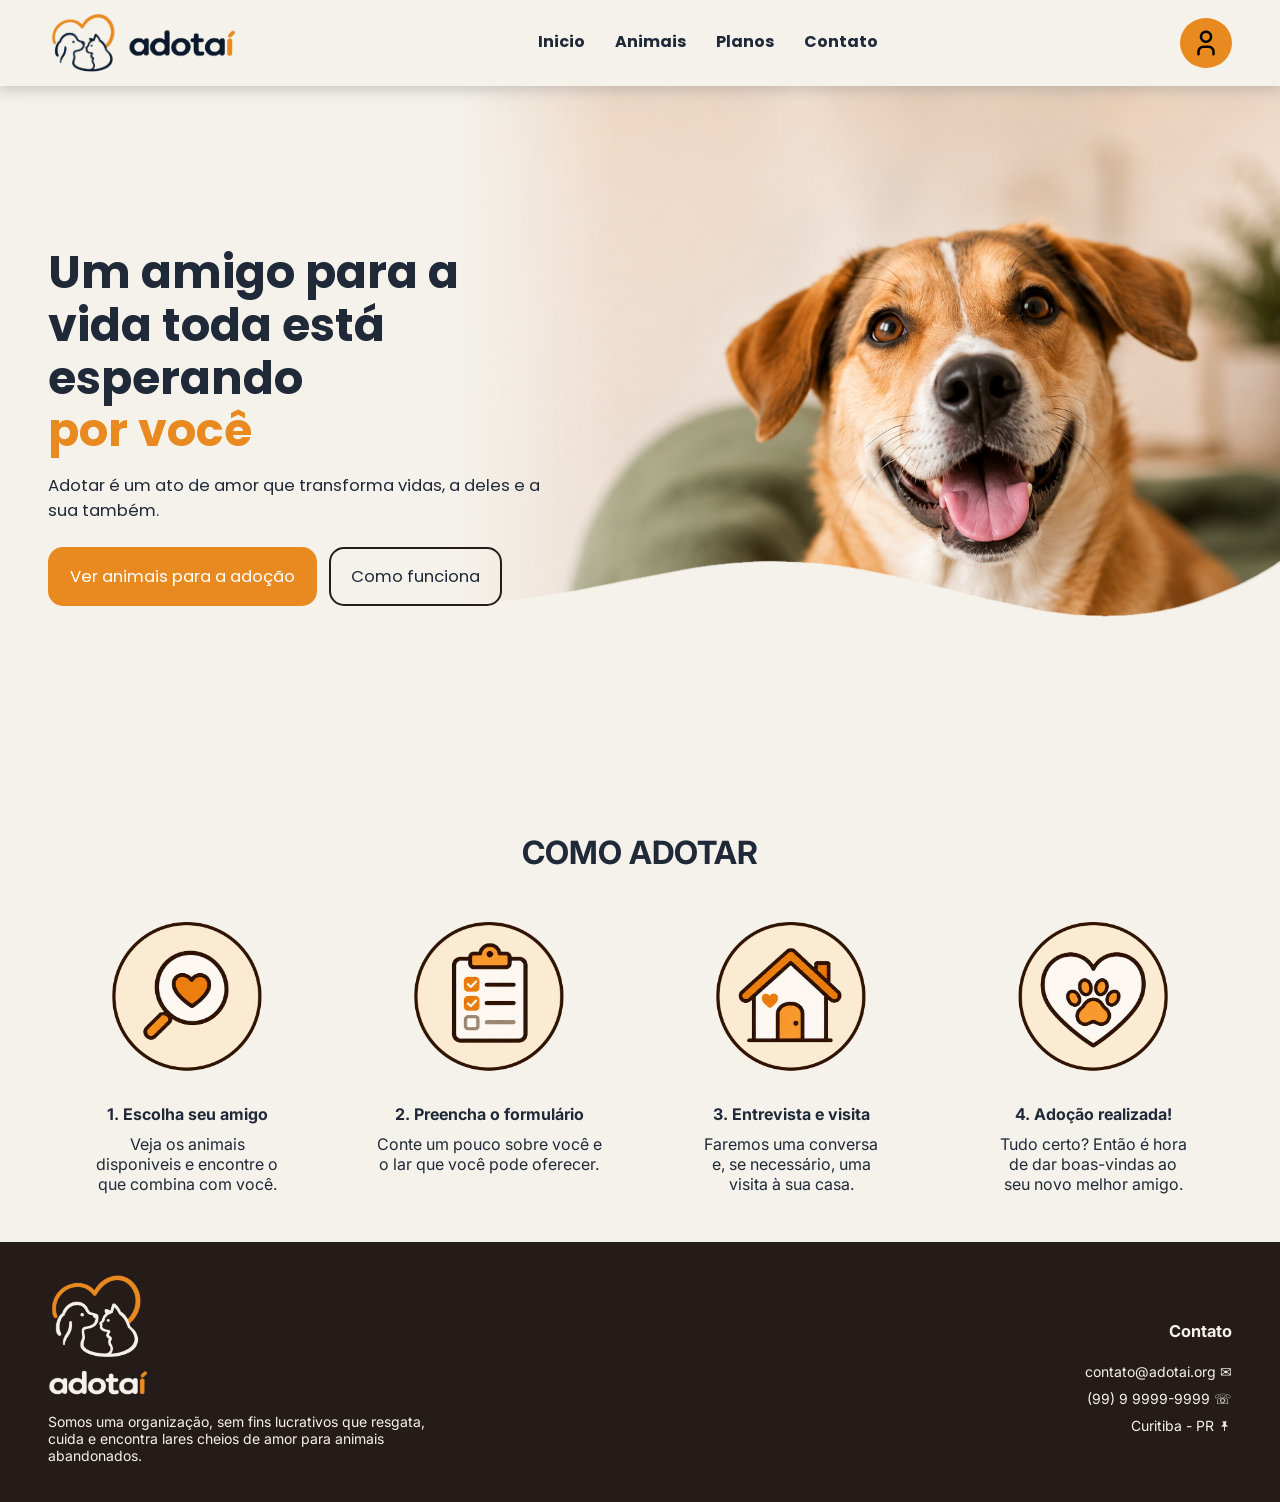
==== index.html @ be5607fb "Adjusting the position of Index.html" ====
<!DOCTYPE html>
<html lang="pt-BR">
<head>
    <meta charset="UTF-8">
    <meta name="viewport" content="width=device-width, initial-scale=1.0">
    <title>Adotaí | Um amigo para a vida toda</title>
    <link rel="stylesheet" href="./styles/index_style.css">
</head>
<body>
    <header>
        <a class="brand" href="./index.html">
            <img class="brand-icon" src="./images/logo_img.png" alt="Dog Logo">
            <img class="brand-text" src="./images/logo_text.png" alt="Dog Logo Text">
        </a>

        <!-- Botão hambúrguer (só aparece no celular/tablet) -->
        <input type="checkbox" id="menu-toggle" aria-label="Abrir menu">
        <label for="menu-toggle" class="menu-btn" aria-hidden="true">
            <span></span><span></span><span></span>
        </label>

        <nav>
            <a href="./index.html">Inicio</a>
            <a href="./pages/catalogo.html">Animais</a>
            <a href="#">Planos</a>
            <a href="#footer-contato">Contato</a>
        </nav>

        <a id="adoption-header" href="./pages/login.html">
            <img style="height: 30px;" 
            src="./images/user_icon.png">
        </a>
    </header>

    <main>
        <section id="hero">
            <img id="dog-hero" src="./images/cachorro_hero.png" alt="Cachorro sorrindo">
            <img id="banner-transparency" src="./images/banner_trasnparency.png" alt="">

            <div id="hero-card">
                <h1>
                    Um amigo para a vida toda está esperando
                    <span class="destaque">por você</span>
                </h1>
                <p>
                    Adotar é um ato de amor que transforma
                    vidas, a deles e a sua também.
                </p>
                <div class="hero-buttons">
                    <a class="btn btn-primary" href="./pages/catalogo.html">Ver animais para a adoção</a>
                    <a class="btn btn-outline" href="#como-adotar">Como funciona</a>
                </div>
            </div>
        </section>

        <section id="como-adotar">
            <h1>COMO ADOTAR</h1>
            <div id="como-adotar-cards">
                <div class="step_card">
                    <img src="./images/lupa_img.png" alt="">
                    <span>1. Escolha seu amigo</span>
                    <p>Veja os animais disponiveis e encontre o que combina com você.</p>
                </div>
                <div class="step_card">
                    <img src="./images/clipboard_img.png" alt="">
                    <span>2. Preencha o formulário</span>
                    <p>Conte um pouco sobre você e o lar que você pode oferecer.</p>
                </div>
                <div class="step_card">
                    <img src="./images/house_img.png" alt="">
                    <span>3. Entrevista e visita</span>
                    <p>Faremos uma conversa e, se necessário, uma visita à sua casa.</p>
                </div>
                <div class="step_card">
                    <img src="./images/heart_img.png" alt="">
                    <span>4. Adoção realizada!</span>
                    <p>Tudo certo? Então é hora de dar boas-vindas ao seu novo melhor amigo.</p>
                </div>
            </div>
        </section>
    </main>

    <footer>
        <div id="footer-logo">
            <div class="footer-brand">
                <img src="./images/logo_img_footer2.png" alt="">
                <img src="./images/logo_text_footer.png" alt="Adotaí">
            </div>
            <p>
                Somos uma organização, sem fins lucrativos
                que resgata, cuida e encontra lares cheios
                de amor para animais abandonados.
            </p>
        </div>
        <div id="footer-contato">
            <h3>Contato</h3>
            <p>contato@adotai.org ✉</p>
            <p>(99) 9 9999-9999 ☏</p>
            <p>Curitiba - PR 🖈</p>
        </div>
    </footer>
</body>
</html>
---- styles/index_style.css ----
@import url('https://fonts.googleapis.com/css2?family=Inter:wght@400;600;800&family=Poppins:wght@400;600;700&display=swap');

/* =========================================
   PALETA (Color Scheme) + VARIÁVEIS
   ========================================= */
:root {
    --laranja:  #e88a20;
    --creme:    #f5f2eb;
    --escuro:   #251c19;
    --pessego:  #fcebd3;
    --marrom:   #6d4c3d;
    --texto:    #1f2937;

    --pad-x: clamp(16px, 4vw, 48px);   /* margem lateral que cresce com a tela */
}

html {
    scroll-behavior: smooth;
}

/* =========================================
   BASE
   ========================================= */
*, *::before, *::after {
    box-sizing: border-box;
}

img {
    max-width: 100%;
    height: auto;
}

body {
    font-family: "Poppins", sans-serif;
    color: var(--texto);
    background-color: var(--creme);
    margin: 0;
    overflow-x: hidden;
}

/* =========================================
   HEADER
   ========================================= */
header {
    position: relative;
    z-index: 10;
    font-weight: bold;

    display: flex;
    justify-content: space-between;
    align-items: center;
    gap: 16px;
    padding: 8px var(--pad-x);

    box-shadow: 0 1px 15px 2px rgba(148, 148, 148, 0.52);
    background-color: var(--creme);
}

.brand {
    display: flex;
    align-items: center;
    gap: 10px;
}

.brand-icon { width: 70px; }
.brand-text { height: 36px; width: auto; }

header nav {
    display: flex;
    gap: 30px;
}

header nav a {
    border-bottom: 2px solid transparent;
    padding-bottom: 2px;
    color: var(--texto);
    text-decoration: none;
}

header nav a:hover {
    border-bottom-color: var(--laranja);
}

#adoption-header {
    color: var(--creme);
    background-color: var(--laranja);
    border-radius: 100%;
    padding: 10px 11px 3px 11px;
    text-decoration: none;
    white-space: nowrap;
}

/* Hambúrguer escondido no desktop */
#menu-toggle { display: none; }
.menu-btn    { display: none; }

/* =========================================
   HERO
   Desktop: foto à direita, texto por cima.
   Todos os filhos ocupam a mesma "célula" do grid.
   ========================================= */
#hero {
    display: grid;
    position: relative;
    overflow: hidden;
    min-height: clamp(420px, 42vw, 760px);
}

#hero > * {
    grid-area: 1 / 1;
}

#dog-hero {
    justify-self: end;
    align-self: start;
    width: 80%;
    height: 100%;
    object-fit: cover;
    object-position: center top;
    z-index: 0;

    -webkit-mask-image: linear-gradient(to right, transparent 0%, transparent 20%, black 35%, black 100%);
            mask-image: linear-gradient(to right, transparent 0%, transparent 20%, black 35%, black 100%);
}

#banner-transparency {
    width: 100%;
    height: 100%;
    max-width: none;
    object-fit: cover;
    object-position: top;
    z-index: 1;
    pointer-events: none;
}

#hero-card {
    position: relative;
    z-index: 2;
    align-self: center;

    max-width: min(620px, 55%);
    padding: 40px var(--pad-x) 80px;
    font-size: clamp(1rem, 1.3vw, 1.3rem);
}

#hero-card h1 {
    margin: 0;
    font-size: clamp(1.9rem, 3.6vw, 3.2rem);
    line-height: 1.15;
}

#hero-card h1 .destaque {
    display: block;
    color: var(--laranja);
}

#hero-card p {
    margin: 16px 0 24px;
}

.hero-buttons {
    display: flex;
    flex-wrap: wrap;
    gap: 12px;
}

.btn {
    display: inline-block;
    padding: 15px 20px;
    border-radius: 15px;
    border: 2px solid var(--escuro);
    text-decoration: none;
    font-size: 100%;
    cursor: pointer;
    color: var(--texto);
}

.btn-primary {
    background-color: var(--laranja);
    border-color: var(--laranja);
    color: #fff;
}

/* =========================================
   COMO ADOTAR
   ========================================= */
   
#como-adotar {
    padding: 0 var(--pad-x);
    margin-top: 0;
    text-align: center;
}

#como-adotar h1 {
    font-family: 'Inter', sans-serif;
    margin-bottom: 24px;
    font-size: clamp(1.5rem, 3vw, 2rem);
}

#como-adotar-cards {
    display: grid;
    grid-template-columns: repeat(auto-fit, minmax(220px, 1fr));
    gap: 32px 24px;
    max-width: 1200px;
    margin: 0 auto;
}

.step_card {
    display: flex;
    flex-direction: column;
    align-items: center;
}

.step_card img {
    width: min(200px, 100%);
    height: 200px;
    object-fit: contain;
}

.step_card span {
    font-family: 'Inter', sans-serif;
    font-weight: bold;
    margin: 8px 0 10px;
}

.step_card p {
    font-family: 'Inter', sans-serif;
    margin: 0;
    max-width: 24ch;
    text-wrap: balance;
}

/* =========================================
   ANIMAIS DISPONIVEIS
   ========================================= */
#animais-disponiveis {
    display: flex;
    flex-direction: column;
    align-items: center;
    padding: 0 var(--pad-x);
    margin-top: 32px;
}

#animais-disponiveis h1 {
    text-align: center;
    font-size: clamp(1.5rem, 3vw, 2rem);
}

.radio-button-group {
    display: flex;
    flex-wrap: wrap;
    justify-content: center;
    gap: 10px;
    font-family: sans-serif;
}

.custom-radio { cursor: pointer; }
.custom-radio input { display: none; }

.custom-radio span {
    display: inline-block;
    padding: 10px 20px;
    border-radius: 20px;
    background-color: var(--pessego);
    font-weight: 600;
    transition: all 0.2s ease-in-out;
}

.custom-radio:hover span {
    color: #ffffffe5;
    background-color: #e88b20d0;
}

.custom-radio input:checked + span {
    background-color: var(--laranja);
    color: #fff;
}

#animal-card-list {
    display: grid;
    grid-template-columns: repeat(auto-fill, minmax(260px, 1fr));
    gap: 32px;
    width: 100%;
    max-width: 1200px;
    margin-top: 40px;
}

.animal-card {
    display: flex;
    flex-direction: column;
    overflow: hidden;
    padding-bottom: 16px;
    background-color: #fff;
    font-family: 'Inter', sans-serif;
    border-radius: 16px;
    box-shadow: 0 3px 10px 1px #909191c4;
}

.animal-card img {
    width: 100%;
    height: 200px;
    object-fit: cover;
}

.animal-title {
    display: flex;
    align-items: center;
    gap: 10px;
    padding: 12px 16px 0;
}

.animal-title h2 {
    margin: 0;
    padding-bottom: 3px;
}

.animal-sex {
    font-size: 11px;
    font-weight: bold;
    border-radius: 20px;
    padding: 5px 8px;
    background-color: lightblue;
}

.animal-card p {
    margin: 10px 16px 0;
}

/* =========================================
   FOOTER
   ========================================= */
footer {
    display: flex;
    flex-wrap: wrap;
    justify-content: space-between;
    align-items: center;
    gap: 24px;
    margin-top: 48px;
    padding: 24px var(--pad-x);

    color: var(--creme);
    background-color: var(--escuro);
    font-size: 14px;
    font-family: 'Inter', sans-serif;
}

#footer-logo {
    display: flex;
    flex-direction: column;
    max-width: 380px;
}

.footer-brand {
    display: flex;
    flex-direction: column;
    width: 100px;
}

.footer-brand img { width: 100px; }

#footer-contato {
    display: flex;
    flex-direction: column;
    align-items: flex-end;
    text-align: right;
}

#footer-contato p { margin-block: 5px; }

/* =========================================
   TABLET E CELULAR  (até 900px)
   Menu vira hambúrguer
   ========================================= */
@media (max-width: 900px) {
    header { flex-wrap: wrap; }

    .menu-btn {
        display: flex;
        flex-direction: column;
        justify-content: center;
        gap: 5px;
        width: 44px;
        height: 44px;
        padding: 10px;
        cursor: pointer;
    }

    .menu-btn span {
        display: block;
        height: 3px;
        border-radius: 2px;
        background: var(--escuro);
        transition: transform 0.2s, opacity 0.2s;
    }

    /* menu e botão "Quero Adotar" ficam escondidos até clicar */
    header nav,
    #adoption-header {
        display: none;
        width: 100%;
    }

    header nav {
        flex-direction: column;
        gap: 0;
        order: 3;
    }

    header nav a {
        padding: 14px 4px;
        border-bottom: 1px solid var(--pessego);
    }

    #adoption-header {
        order: 4;
        text-align: center;
        margin: 8px 0 12px;
        border-radius: 30px;
    }

    #menu-toggle:checked ~ nav { display: flex; }
    #menu-toggle:checked ~ #adoption-header { display: block; }

    /* hambúrguer vira "X" */
    #menu-toggle:checked ~ .menu-btn span:nth-child(1) { transform: translateY(8px) rotate(45deg); }
    #menu-toggle:checked ~ .menu-btn span:nth-child(2) { opacity: 0; }
    #menu-toggle:checked ~ .menu-btn span:nth-child(3) { transform: translateY(-8px) rotate(-45deg); }

    #hero-card { max-width: 50%; }

    /* passos em 2x2 (evita 3 + 1 sozinho) */
    #como-adotar-cards { grid-template-columns: repeat(2, 1fr); }
}

/* =========================================
   CELULAR  (até 640px)
   Hero empilha: foto em cima, texto embaixo
   ========================================= */
@media (max-width: 640px) {
    #hero {
        display: block;
        min-height: 0;
    }

    #banner-transparency { display: none; }

    #dog-hero {
        display: block;
        width: 100%;
        height: auto;
        aspect-ratio: 4 / 3;
        object-position: 70% center;

        /* degradê vertical: a foto some suavemente no fundo creme */
        -webkit-mask-image: linear-gradient(to bottom, black 60%, transparent 100%);
                mask-image: linear-gradient(to bottom, black 60%, transparent 100%);
    }

    #hero-card {
        max-width: none;
        margin-top: -40px;
        padding: 0 var(--pad-x) 16px;
        text-align: center;
        font-size: 1rem;
    }

    .hero-buttons {
        flex-direction: column;
    }

    .btn { text-align: center; }

    .brand-icon { width: 56px; }
    .brand-text { height: 28px; }

    /* passos em 2 colunas, ícones menores */
    #como-adotar-cards {
        grid-template-columns: repeat(2, 1fr);
        gap: 24px 12px;
    }
    .step_card img { width: min(120px, 100%); height: 120px; }
    .step_card span { font-size: 0.9rem; }
    .step_card p { font-size: 0.85rem; }

    footer {
        flex-direction: column;
        align-items: center;
        text-align: center;
    }

    #footer-logo { align-items: center; }

    #footer-contato {
        align-items: center;
        text-align: center;
    }
}
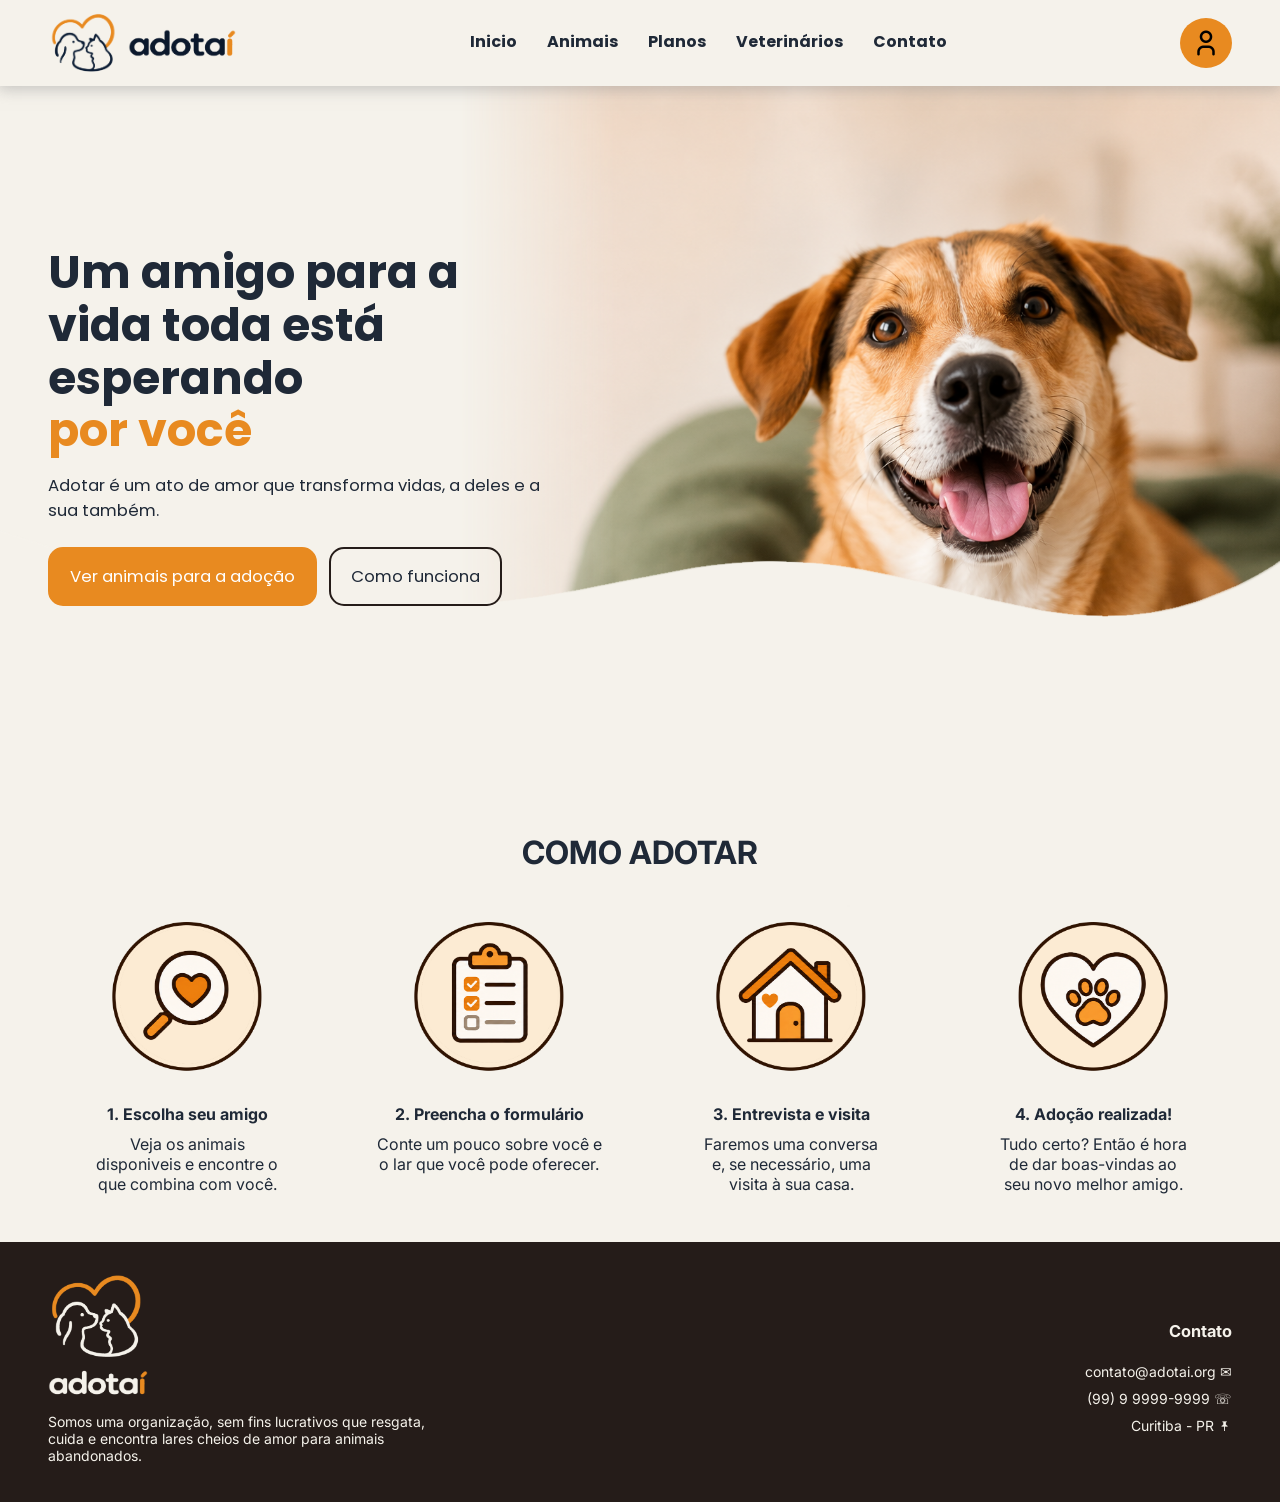
==== commit 0e1f4c83: "Catalogo de Animais e Lista de Interesse Implementada" ====
--- a/index.html
+++ b/index.html
@@ -5,6 +5,7 @@
     <meta name="viewport" content="width=device-width, initial-scale=1.0">
     <title>Adotaí | Um amigo para a vida toda</title>
     <link rel="stylesheet" href="./styles/index_style.css">
+    <script src="./scripts/header_auth.js" defer></script>
 </head>
 <body>
     <header>
@@ -23,6 +24,7 @@
             <a href="./index.html">Inicio</a>
             <a href="./pages/catalogo.html">Animais</a>
             <a href="#">Planos</a>
+            <a href="#">Veterinários</a>
             <a href="#footer-contato">Contato</a>
         </nav>
 
@@ -47,7 +49,7 @@
                     vidas, a deles e a sua também.
                 </p>
                 <div class="hero-buttons">
-                    <a class="btn btn-primary" href="./pages/catalogo.html">Ver animais para a adoção</a>
+                    <a class="btn btn-primary" href="catalogo.html">Ver animais para a adoção</a>
                     <a class="btn btn-outline" href="#como-adotar">Como funciona</a>
                 </div>
             </div>
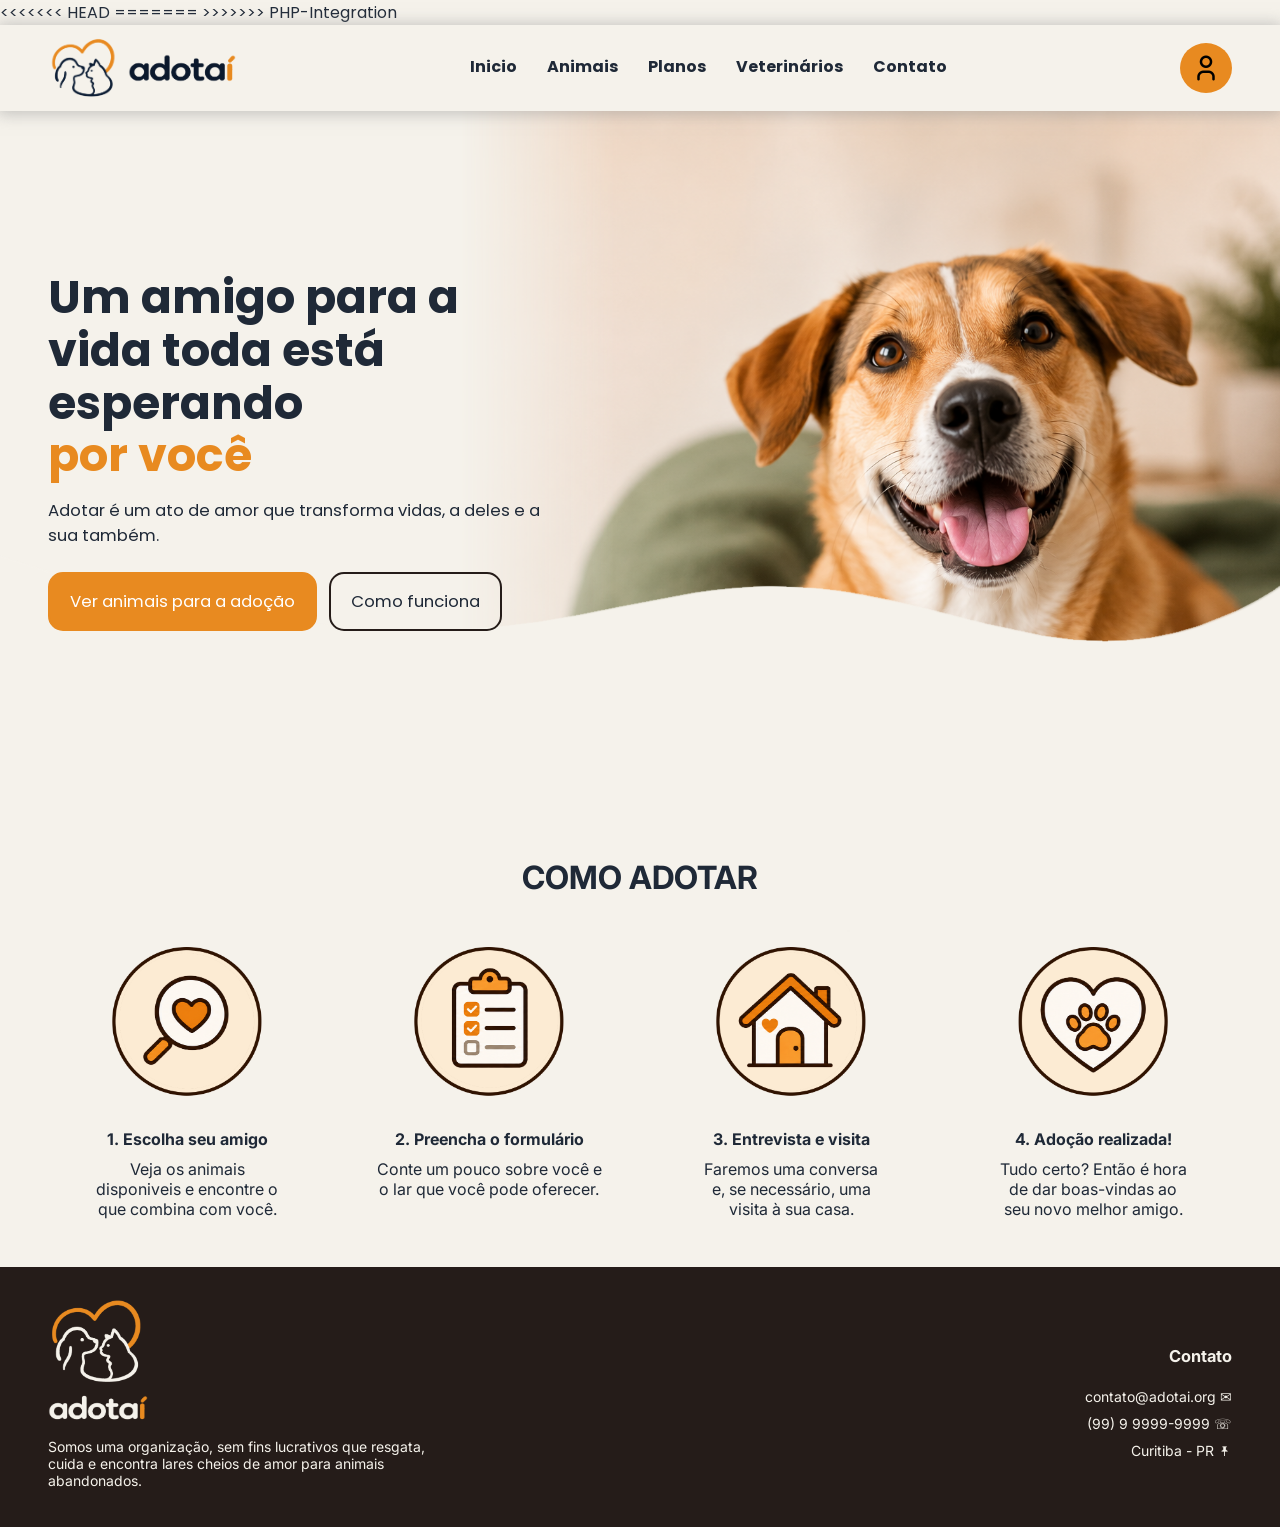
==== commit d81c672e: "merge main to PHP-Integration" ====
--- a/index.html
+++ b/index.html
@@ -5,7 +5,10 @@
     <meta name="viewport" content="width=device-width, initial-scale=1.0">
     <title>Adotaí | Um amigo para a vida toda</title>
     <link rel="stylesheet" href="./styles/index_style.css">
+<<<<<<< HEAD
+=======
     <script src="./scripts/header_auth.js" defer></script>
+>>>>>>> PHP-Integration
 </head>
 <body>
     <header>
@@ -49,7 +52,7 @@
                     vidas, a deles e a sua também.
                 </p>
                 <div class="hero-buttons">
-                    <a class="btn btn-primary" href="catalogo.html">Ver animais para a adoção</a>
+                    <a class="btn btn-primary" href="./pages/catalogo.html">Ver animais para a adoção</a>
                     <a class="btn btn-outline" href="#como-adotar">Como funciona</a>
                 </div>
             </div>
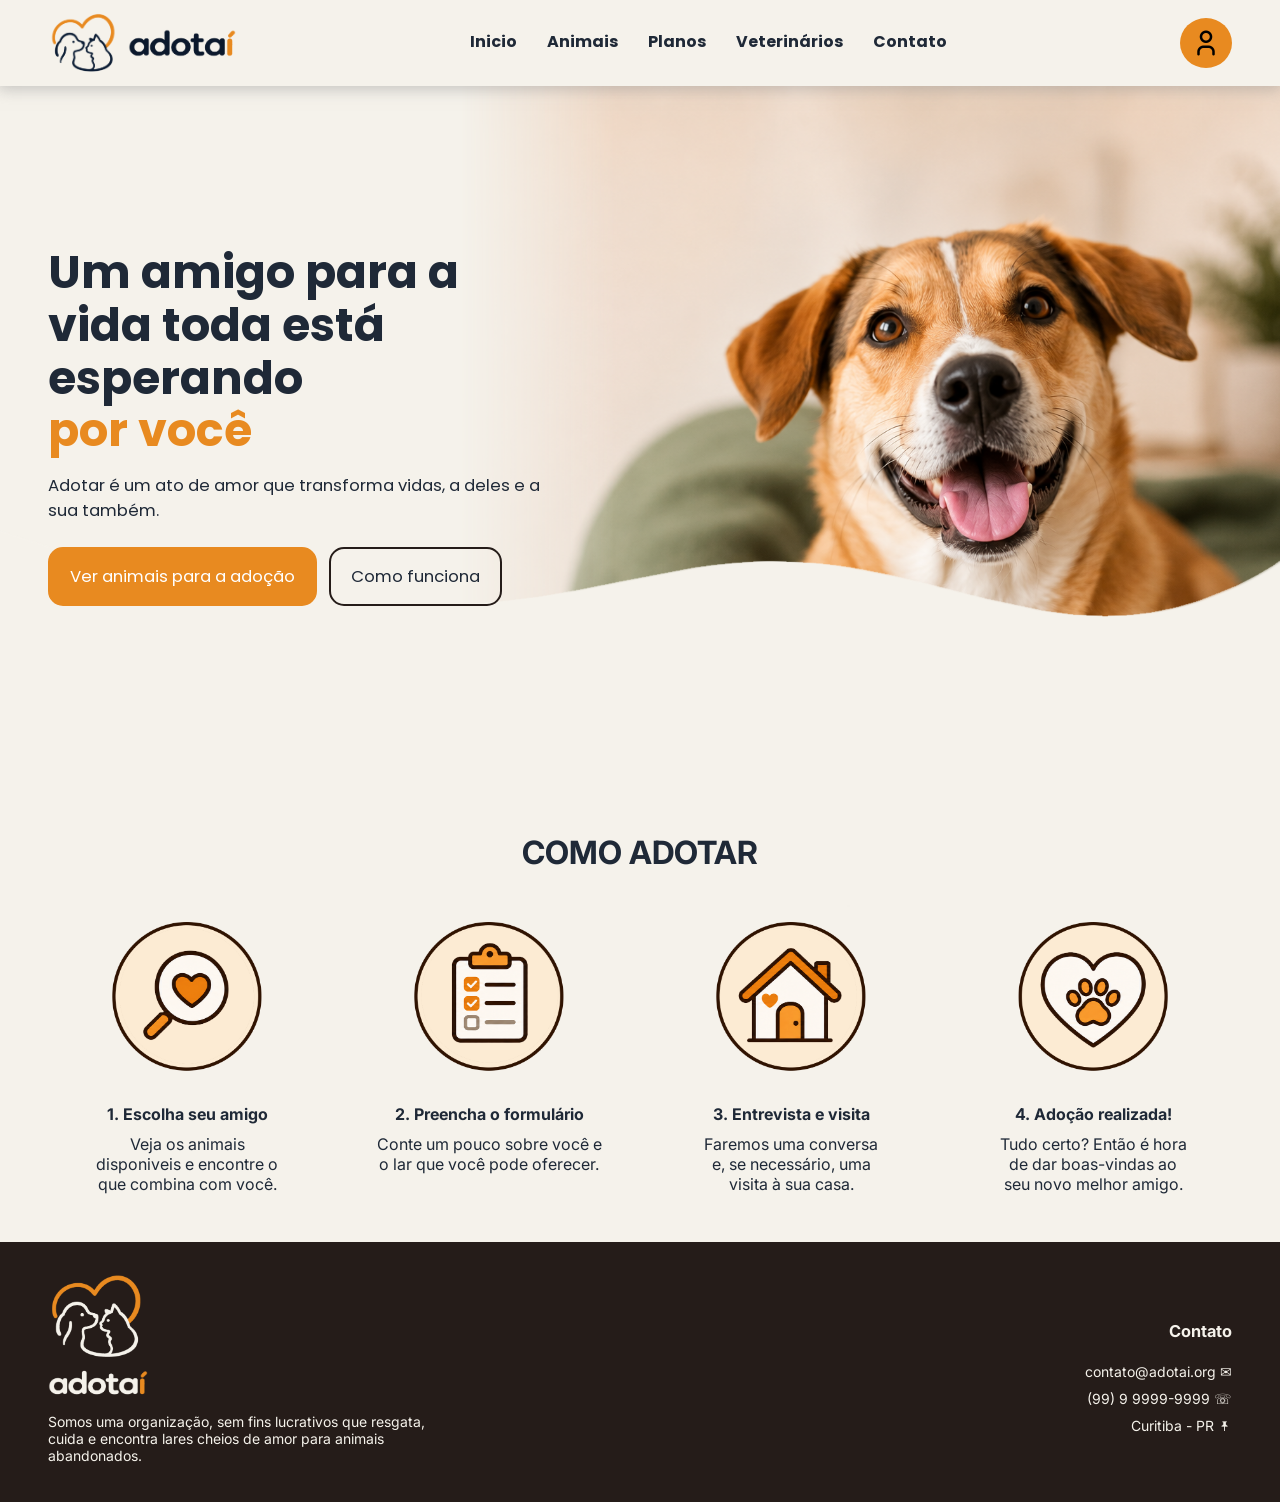
==== commit 273c548e: "fix to index" ====
--- a/index.html
+++ b/index.html
@@ -5,10 +5,7 @@
     <meta name="viewport" content="width=device-width, initial-scale=1.0">
     <title>Adotaí | Um amigo para a vida toda</title>
     <link rel="stylesheet" href="./styles/index_style.css">
-<<<<<<< HEAD
-=======
     <script src="./scripts/header_auth.js" defer></script>
->>>>>>> PHP-Integration
 </head>
 <body>
     <header>
